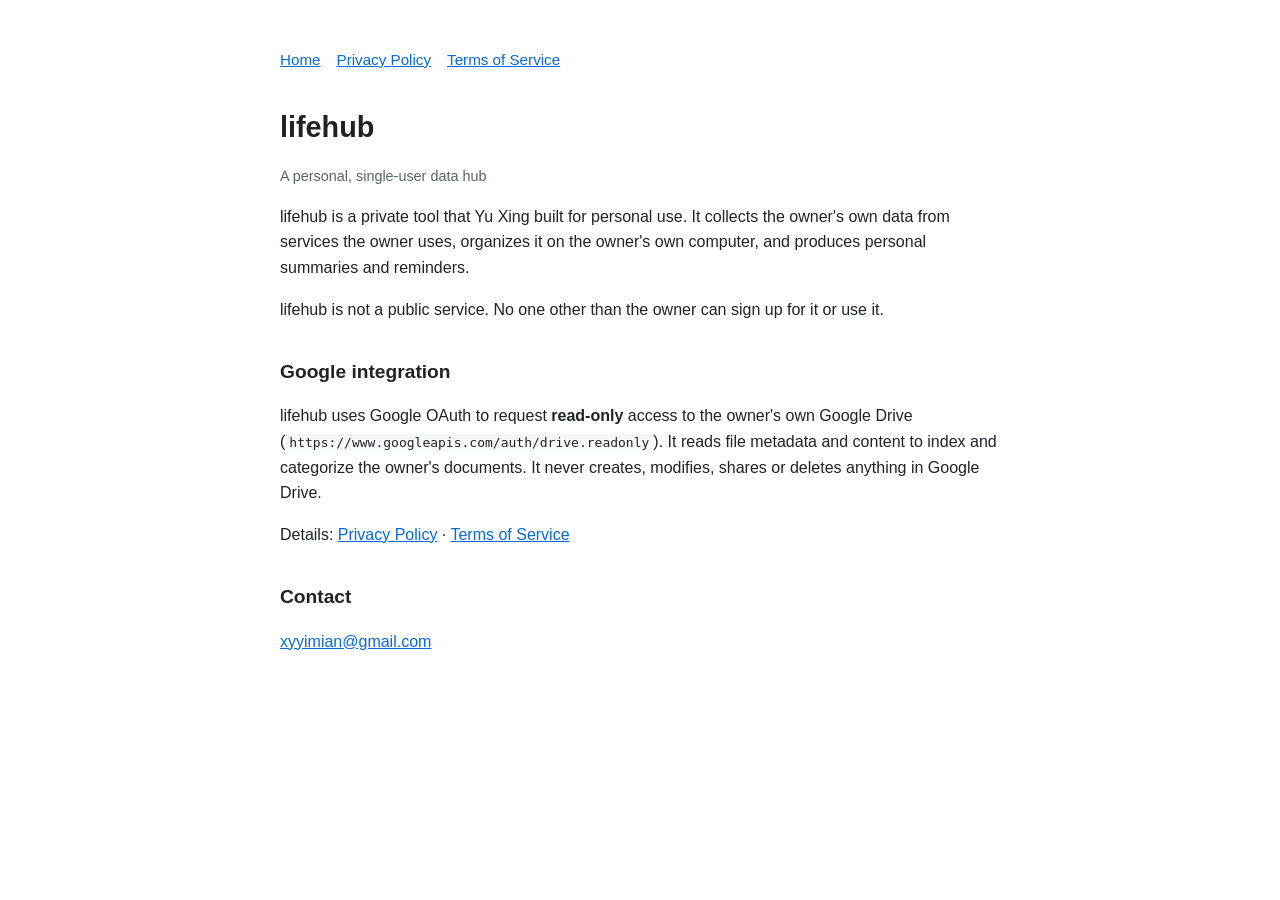
==== index.html @ f870a37b "Add lifehub home page, privacy policy and terms of service" ====
<!DOCTYPE html>
<html lang="en">
<head>
<meta charset="utf-8">
<meta name="viewport" content="width=device-width, initial-scale=1">
<title>lifehub</title>
<link rel="stylesheet" href="style.css">
</head>
<body>
<nav><a href="./">Home</a><a href="privacy.html">Privacy Policy</a><a href="terms.html">Terms of Service</a></nav>
<h1>lifehub</h1>
<p class="meta">A personal, single-user data hub</p>

<p>lifehub is a private tool that Yu Xing built for personal use. It collects the owner's own data from services the owner uses, organizes it on the owner's own computer, and produces personal summaries and reminders.</p>

<p>lifehub is not a public service. No one other than the owner can sign up for it or use it.</p>

<h2>Google integration</h2>
<p>lifehub uses Google OAuth to request <strong>read-only</strong> access to the owner's own Google Drive (<code>https://www.googleapis.com/auth/drive.readonly</code>). It reads file metadata and content to index and categorize the owner's documents. It never creates, modifies, shares or deletes anything in Google Drive.</p>

<p>Details: <a href="privacy.html">Privacy Policy</a> · <a href="terms.html">Terms of Service</a></p>

<h2>Contact</h2>
<p><a href="mailto:xyyimian@gmail.com">xyyimian@gmail.com</a></p>
</body>
</html>
---- style.css ----
body { font-family: -apple-system, BlinkMacSystemFont, "Segoe UI", Helvetica, Arial, sans-serif; max-width: 720px; margin: 48px auto; padding: 0 20px; line-height: 1.6; color: #1f2328; }
h1 { font-size: 1.8em; margin-bottom: 0.2em; }
h2 { font-size: 1.2em; margin-top: 1.8em; }
.meta { color: #59636e; font-size: 0.9em; }
nav { margin-bottom: 32px; font-size: 0.95em; }
nav a { margin-right: 16px; }
a { color: #0969da; }
code { background: #f6f8fa; padding: 1px 4px; border-radius: 4px; }
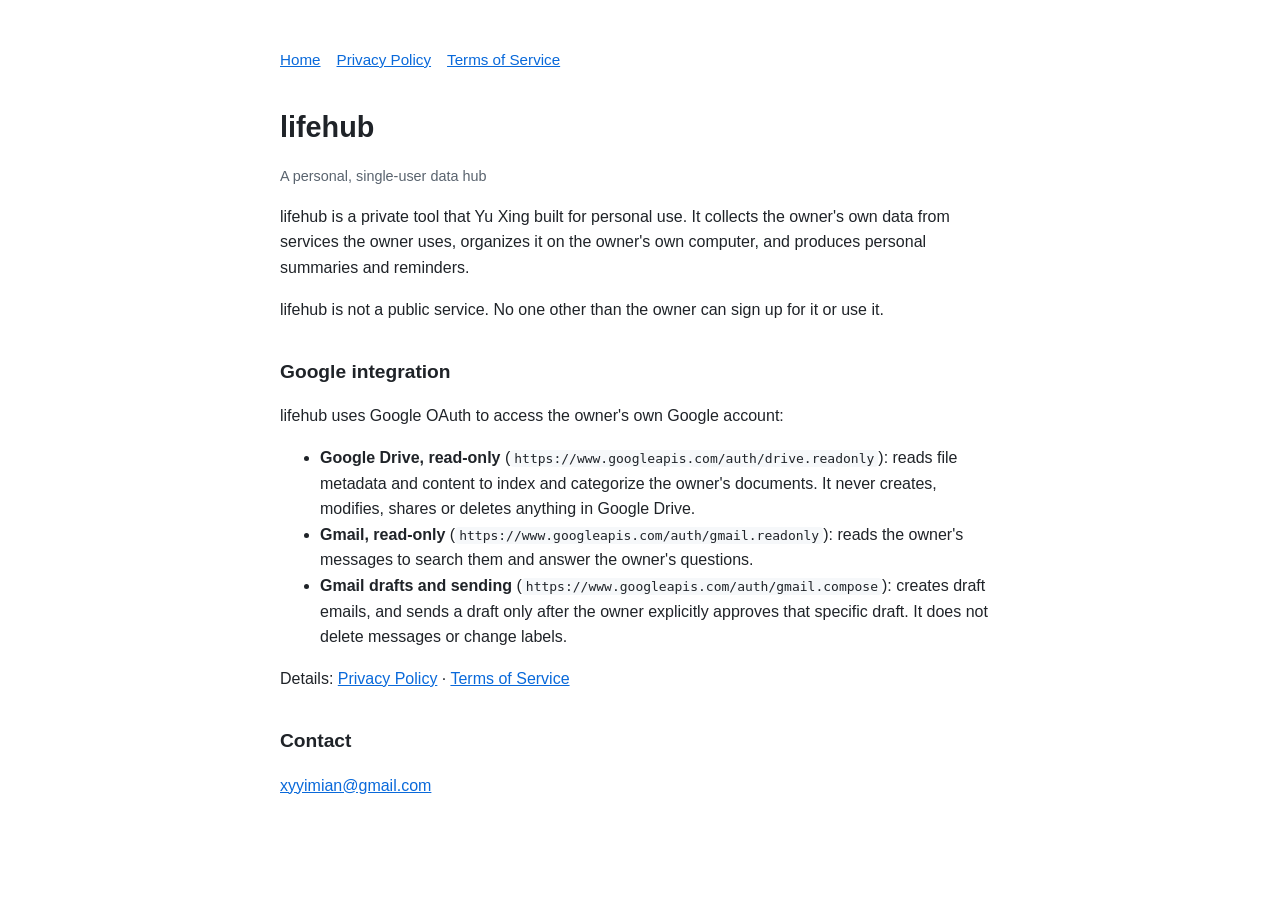
==== commit 0cabd06f: "Describe Gmail read-only and draft-send scopes" ====
--- a/index.html
+++ b/index.html
@@ -16,7 +16,12 @@
 <p>lifehub is not a public service. No one other than the owner can sign up for it or use it.</p>
 
 <h2>Google integration</h2>
-<p>lifehub uses Google OAuth to request <strong>read-only</strong> access to the owner's own Google Drive (<code>https://www.googleapis.com/auth/drive.readonly</code>). It reads file metadata and content to index and categorize the owner's documents. It never creates, modifies, shares or deletes anything in Google Drive.</p>
+<p>lifehub uses Google OAuth to access the owner's own Google account:</p>
+<ul>
+<li><strong>Google Drive, read-only</strong> (<code>https://www.googleapis.com/auth/drive.readonly</code>): reads file metadata and content to index and categorize the owner's documents. It never creates, modifies, shares or deletes anything in Google Drive.</li>
+<li><strong>Gmail, read-only</strong> (<code>https://www.googleapis.com/auth/gmail.readonly</code>): reads the owner's messages to search them and answer the owner's questions.</li>
+<li><strong>Gmail drafts and sending</strong> (<code>https://www.googleapis.com/auth/gmail.compose</code>): creates draft emails, and sends a draft only after the owner explicitly approves that specific draft. It does not delete messages or change labels.</li>
+</ul>
 
 <p>Details: <a href="privacy.html">Privacy Policy</a> · <a href="terms.html">Terms of Service</a></p>
 
